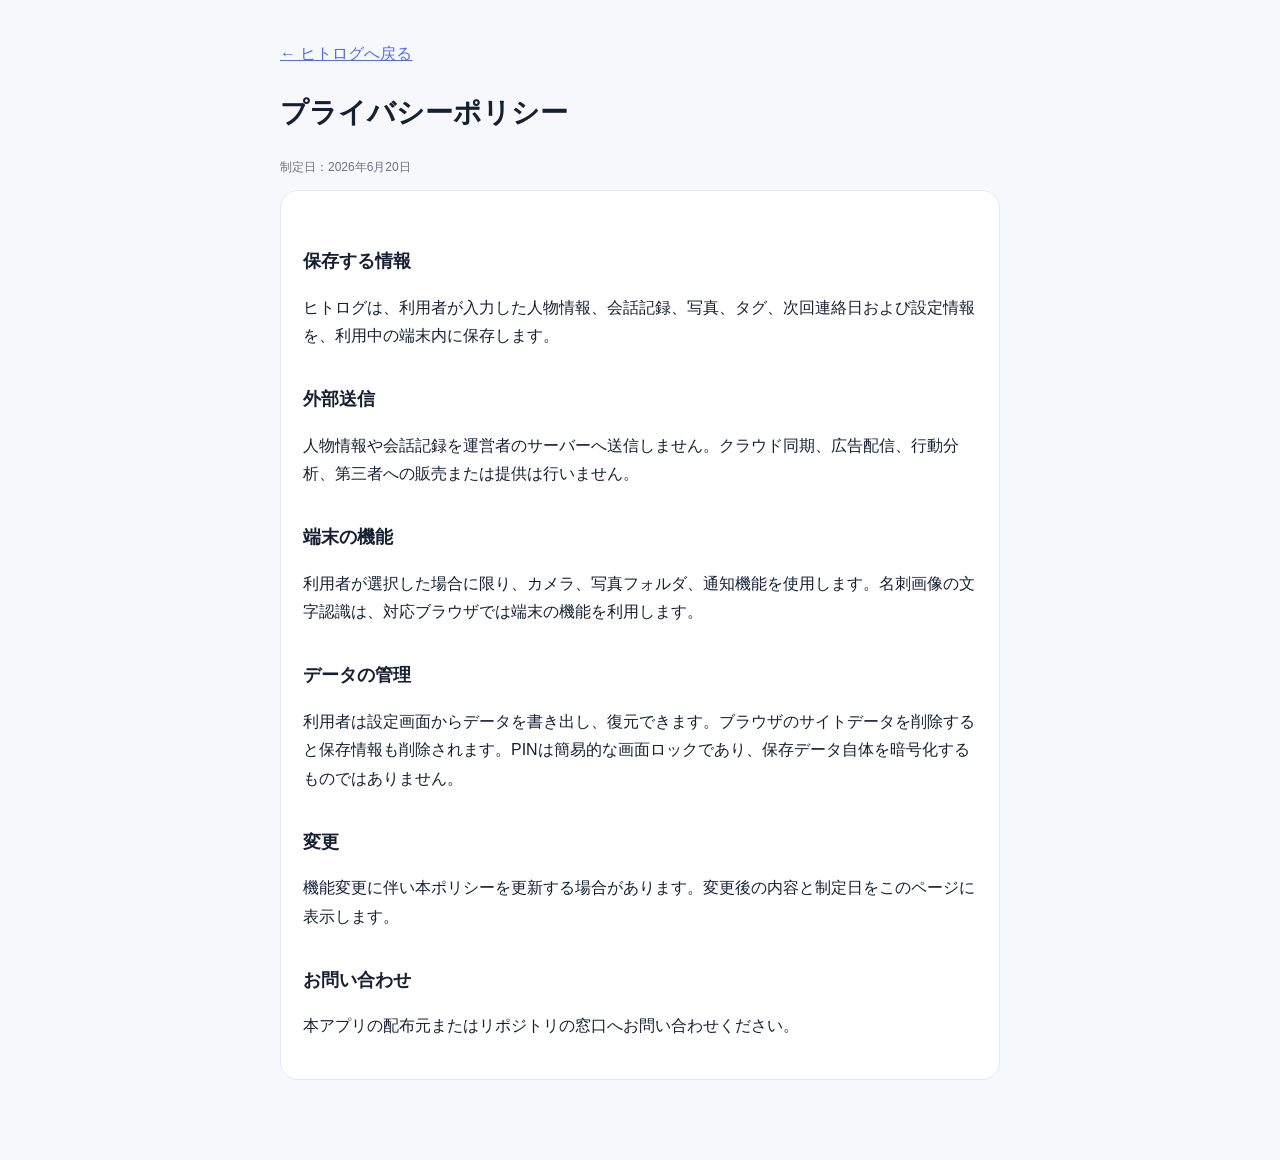
==== privacy.html @ f986a116 "Publish privacy.html" ====
﻿<!doctype html><html lang="ja"><head><meta charset="utf-8"><meta name="viewport" content="width=device-width,initial-scale=1"><meta name="theme-color" content="#f6f8fb"><title>プライバシーポリシー｜ヒトログ</title><style>body{margin:0;background:#f6f8fb;color:#172033;font-family:Inter,"Segoe UI",sans-serif;line-height:1.8}.wrap{max-width:720px;margin:auto;padding:40px 22px 80px}a{color:#5668f5}h1{font-size:28px}h2{margin-top:32px;font-size:18px}.card{padding:22px;border:1px solid #e5e9f2;border-radius:18px;background:#fff}.date{color:#6b7280;font-size:12px}</style></head><body><main class="wrap"><a href="./">← ヒトログへ戻る</a><h1>プライバシーポリシー</h1><p class="date">制定日：2026年6月20日</p><div class="card"><h2>保存する情報</h2><p>ヒトログは、利用者が入力した人物情報、会話記録、写真、タグ、次回連絡日および設定情報を、利用中の端末内に保存します。</p><h2>外部送信</h2><p>人物情報や会話記録を運営者のサーバーへ送信しません。クラウド同期、広告配信、行動分析、第三者への販売または提供は行いません。</p><h2>端末の機能</h2><p>利用者が選択した場合に限り、カメラ、写真フォルダ、通知機能を使用します。名刺画像の文字認識は、対応ブラウザでは端末の機能を利用します。</p><h2>データの管理</h2><p>利用者は設定画面からデータを書き出し、復元できます。ブラウザのサイトデータを削除すると保存情報も削除されます。PINは簡易的な画面ロックであり、保存データ自体を暗号化するものではありません。</p><h2>変更</h2><p>機能変更に伴い本ポリシーを更新する場合があります。変更後の内容と制定日をこのページに表示します。</p><h2>お問い合わせ</h2><p>本アプリの配布元またはリポジトリの窓口へお問い合わせください。</p></div></main></body></html>
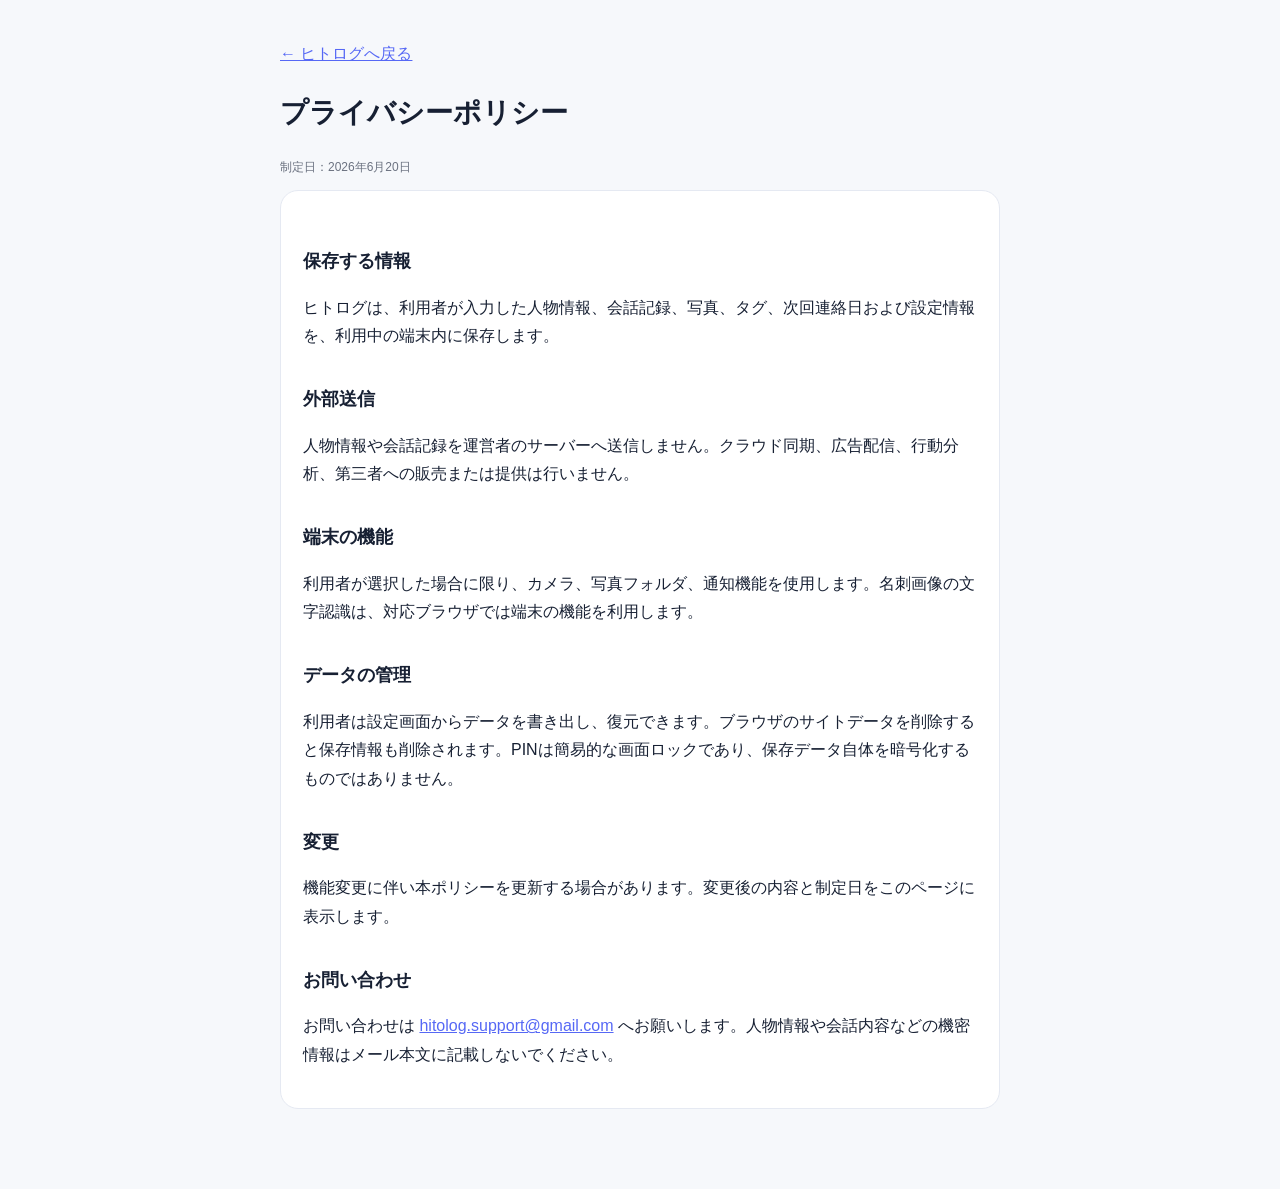
==== commit e335d404: "Add support email to privacy.html" ====
--- a/privacy.html
+++ b/privacy.html
@@ -1 +1 @@
-﻿<!doctype html><html lang="ja"><head><meta charset="utf-8"><meta name="viewport" content="width=device-width,initial-scale=1"><meta name="theme-color" content="#f6f8fb"><title>プライバシーポリシー｜ヒトログ</title><style>body{margin:0;background:#f6f8fb;color:#172033;font-family:Inter,"Segoe UI",sans-serif;line-height:1.8}.wrap{max-width:720px;margin:auto;padding:40px 22px 80px}a{color:#5668f5}h1{font-size:28px}h2{margin-top:32px;font-size:18px}.card{padding:22px;border:1px solid #e5e9f2;border-radius:18px;background:#fff}.date{color:#6b7280;font-size:12px}</style></head><body><main class="wrap"><a href="./">← ヒトログへ戻る</a><h1>プライバシーポリシー</h1><p class="date">制定日：2026年6月20日</p><div class="card"><h2>保存する情報</h2><p>ヒトログは、利用者が入力した人物情報、会話記録、写真、タグ、次回連絡日および設定情報を、利用中の端末内に保存します。</p><h2>外部送信</h2><p>人物情報や会話記録を運営者のサーバーへ送信しません。クラウド同期、広告配信、行動分析、第三者への販売または提供は行いません。</p><h2>端末の機能</h2><p>利用者が選択した場合に限り、カメラ、写真フォルダ、通知機能を使用します。名刺画像の文字認識は、対応ブラウザでは端末の機能を利用します。</p><h2>データの管理</h2><p>利用者は設定画面からデータを書き出し、復元できます。ブラウザのサイトデータを削除すると保存情報も削除されます。PINは簡易的な画面ロックであり、保存データ自体を暗号化するものではありません。</p><h2>変更</h2><p>機能変更に伴い本ポリシーを更新する場合があります。変更後の内容と制定日をこのページに表示します。</p><h2>お問い合わせ</h2><p>本アプリの配布元またはリポジトリの窓口へお問い合わせください。</p></div></main></body></html>
+﻿<!doctype html><html lang="ja"><head><meta charset="utf-8"><meta name="viewport" content="width=device-width,initial-scale=1"><meta name="theme-color" content="#f6f8fb"><title>プライバシーポリシー｜ヒトログ</title><style>body{margin:0;background:#f6f8fb;color:#172033;font-family:Inter,"Segoe UI",sans-serif;line-height:1.8}.wrap{max-width:720px;margin:auto;padding:40px 22px 80px}a{color:#5668f5}h1{font-size:28px}h2{margin-top:32px;font-size:18px}.card{padding:22px;border:1px solid #e5e9f2;border-radius:18px;background:#fff}.date{color:#6b7280;font-size:12px}</style></head><body><main class="wrap"><a href="./">← ヒトログへ戻る</a><h1>プライバシーポリシー</h1><p class="date">制定日：2026年6月20日</p><div class="card"><h2>保存する情報</h2><p>ヒトログは、利用者が入力した人物情報、会話記録、写真、タグ、次回連絡日および設定情報を、利用中の端末内に保存します。</p><h2>外部送信</h2><p>人物情報や会話記録を運営者のサーバーへ送信しません。クラウド同期、広告配信、行動分析、第三者への販売または提供は行いません。</p><h2>端末の機能</h2><p>利用者が選択した場合に限り、カメラ、写真フォルダ、通知機能を使用します。名刺画像の文字認識は、対応ブラウザでは端末の機能を利用します。</p><h2>データの管理</h2><p>利用者は設定画面からデータを書き出し、復元できます。ブラウザのサイトデータを削除すると保存情報も削除されます。PINは簡易的な画面ロックであり、保存データ自体を暗号化するものではありません。</p><h2>変更</h2><p>機能変更に伴い本ポリシーを更新する場合があります。変更後の内容と制定日をこのページに表示します。</p><h2>お問い合わせ</h2><p>お問い合わせは <a href="mailto:hitolog.support@gmail.com">hitolog.support@gmail.com</a> へお願いします。人物情報や会話内容などの機密情報はメール本文に記載しないでください。</p></div></main></body></html>
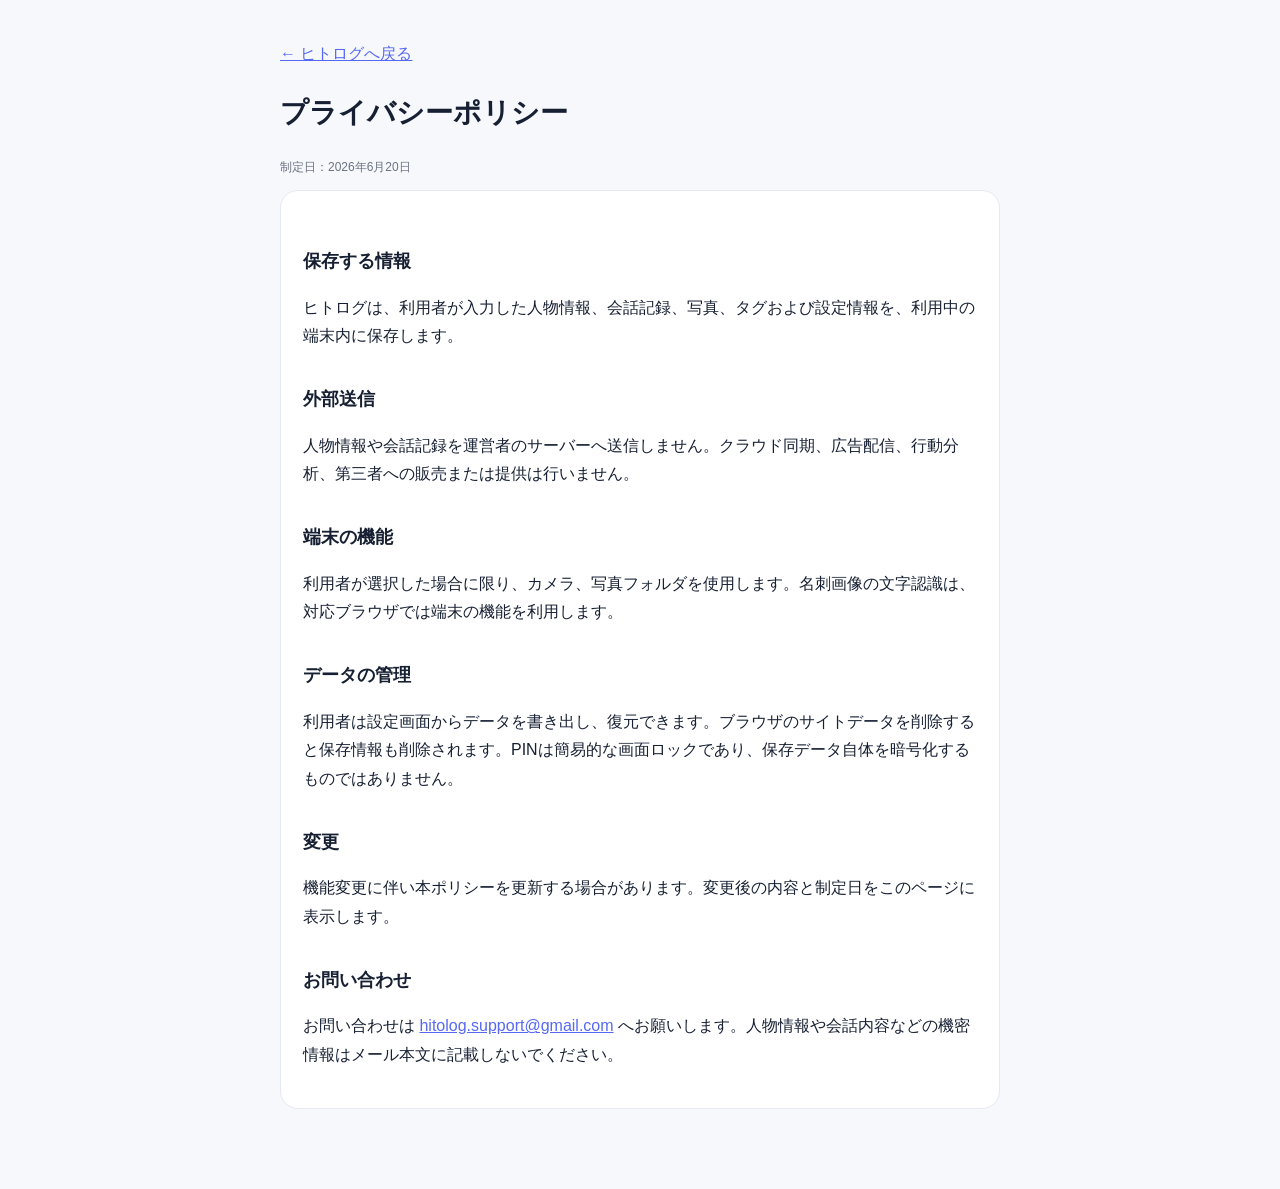
==== commit e1c3b839: "Add support email to privacy.html" ====
--- a/privacy.html
+++ b/privacy.html
@@ -1 +1 @@
-﻿<!doctype html><html lang="ja"><head><meta charset="utf-8"><meta name="viewport" content="width=device-width,initial-scale=1"><meta name="theme-color" content="#f6f8fb"><title>プライバシーポリシー｜ヒトログ</title><style>body{margin:0;background:#f6f8fb;color:#172033;font-family:Inter,"Segoe UI",sans-serif;line-height:1.8}.wrap{max-width:720px;margin:auto;padding:40px 22px 80px}a{color:#5668f5}h1{font-size:28px}h2{margin-top:32px;font-size:18px}.card{padding:22px;border:1px solid #e5e9f2;border-radius:18px;background:#fff}.date{color:#6b7280;font-size:12px}</style></head><body><main class="wrap"><a href="./">← ヒトログへ戻る</a><h1>プライバシーポリシー</h1><p class="date">制定日：2026年6月20日</p><div class="card"><h2>保存する情報</h2><p>ヒトログは、利用者が入力した人物情報、会話記録、写真、タグ、次回連絡日および設定情報を、利用中の端末内に保存します。</p><h2>外部送信</h2><p>人物情報や会話記録を運営者のサーバーへ送信しません。クラウド同期、広告配信、行動分析、第三者への販売または提供は行いません。</p><h2>端末の機能</h2><p>利用者が選択した場合に限り、カメラ、写真フォルダ、通知機能を使用します。名刺画像の文字認識は、対応ブラウザでは端末の機能を利用します。</p><h2>データの管理</h2><p>利用者は設定画面からデータを書き出し、復元できます。ブラウザのサイトデータを削除すると保存情報も削除されます。PINは簡易的な画面ロックであり、保存データ自体を暗号化するものではありません。</p><h2>変更</h2><p>機能変更に伴い本ポリシーを更新する場合があります。変更後の内容と制定日をこのページに表示します。</p><h2>お問い合わせ</h2><p>お問い合わせは <a href="mailto:hitolog.support@gmail.com">hitolog.support@gmail.com</a> へお願いします。人物情報や会話内容などの機密情報はメール本文に記載しないでください。</p></div></main></body></html>
+<!doctype html><html lang="ja"><head><meta charset="utf-8"><meta name="viewport" content="width=device-width,initial-scale=1"><meta name="theme-color" content="#f6f8fb"><title>プライバシーポリシー｜ヒトログ</title><style>body{margin:0;background:#f6f8fb;color:#172033;font-family:Inter,"Segoe UI",sans-serif;line-height:1.8}.wrap{max-width:720px;margin:auto;padding:40px 22px 80px}a{color:#5668f5}h1{font-size:28px}h2{margin-top:32px;font-size:18px}.card{padding:22px;border:1px solid #e5e9f2;border-radius:18px;background:#fff}.date{color:#6b7280;font-size:12px}</style></head><body><main class="wrap"><a href="./">← ヒトログへ戻る</a><h1>プライバシーポリシー</h1><p class="date">制定日：2026年6月20日</p><div class="card"><h2>保存する情報</h2><p>ヒトログは、利用者が入力した人物情報、会話記録、写真、タグおよび設定情報を、利用中の端末内に保存します。</p><h2>外部送信</h2><p>人物情報や会話記録を運営者のサーバーへ送信しません。クラウド同期、広告配信、行動分析、第三者への販売または提供は行いません。</p><h2>端末の機能</h2><p>利用者が選択した場合に限り、カメラ、写真フォルダを使用します。名刺画像の文字認識は、対応ブラウザでは端末の機能を利用します。</p><h2>データの管理</h2><p>利用者は設定画面からデータを書き出し、復元できます。ブラウザのサイトデータを削除すると保存情報も削除されます。PINは簡易的な画面ロックであり、保存データ自体を暗号化するものではありません。</p><h2>変更</h2><p>機能変更に伴い本ポリシーを更新する場合があります。変更後の内容と制定日をこのページに表示します。</p><h2>お問い合わせ</h2><p>お問い合わせは <a href="mailto:hitolog.support@gmail.com">hitolog.support@gmail.com</a> へお願いします。人物情報や会話内容などの機密情報はメール本文に記載しないでください。</p></div></main></body></html>
